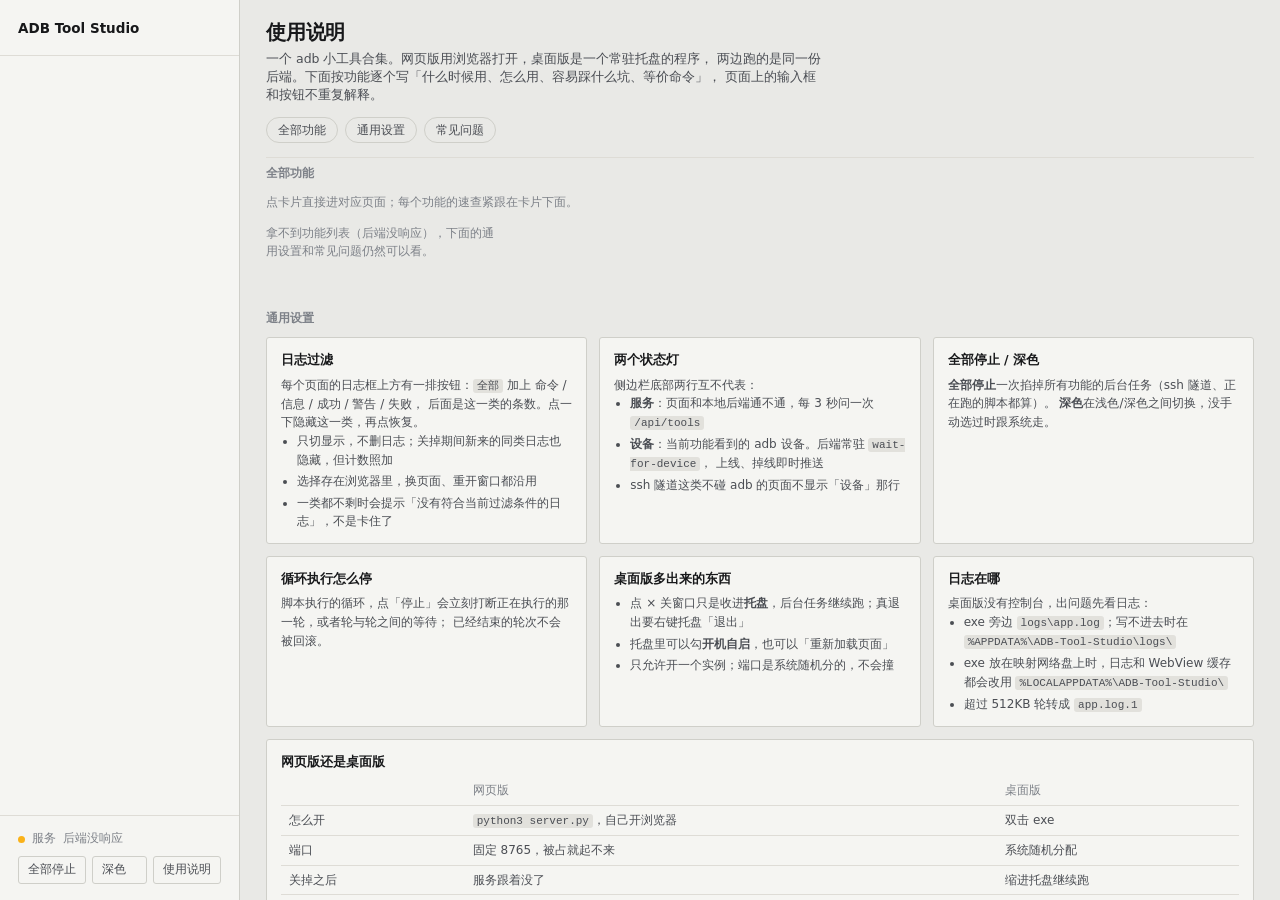
==== static/help.html @ b5fc4c4b "[feature][JIRA#][项目名][N]Add in-app help page and blue command lines [what]新增 /help 使用说明页：按功能给出「什么时候用" ====
<!doctype html>
<html lang="zh-CN" data-theme="">
<head>
<meta charset="utf-8">
<meta name="viewport" content="width=device-width, initial-scale=1">
<title>使用说明 · ADB Tool Studio</title>
<link rel="stylesheet" href="/static/style.css">
</head>
<body data-tool="help">

<div class="app">

  <aside class="sidebar" id="sidebar"></aside>

  <main class="main">

    <header class="nameplate">
      <div class="nameplate-top">
        <h1>使用说明</h1>
      </div>
      <p class="nameplate-desc">
        一个 adb 小工具合集。网页版用浏览器打开，桌面版是一个常驻托盘的程序，
        两边跑的是同一份后端。下面按功能逐个写「什么时候用、怎么用、容易踩什么坑、等价命令」，
        页面上的输入框和按钮不重复解释。
      </p>
      <nav class="help-toc" aria-label="本页目录">
        <a href="#features">全部功能</a>
        <a href="#common">通用设置</a>
        <a href="#faq">常见问题</a>
      </nav>
    </header>

    <div class="rule"></div>

    <div class="help-scroll">

      <section class="help-section" id="features">
        <h2 class="help-h2">全部功能</h2>
        <p class="help-note">点卡片直接进对应页面；每个功能的速查紧跟在卡片下面。</p>
        <div class="feature-grid" id="feature-grid"></div>
      </section>

      <div id="tool-docs"></div>

      <section class="help-section" id="common">
        <h2 class="help-h2">通用设置</h2>

        <div class="help-grid">

          <article class="help-card">
            <h3>日志过滤</h3>
            <p>每个页面的日志框上方有一排按钮：<code>全部</code> 加上 命令 / 信息 / 成功 / 警告 / 失败，
              后面是这一类的条数。点一下隐藏这一类，再点恢复。</p>
            <ul>
              <li>只切显示，不删日志；关掉期间新来的同类日志也隐藏，但计数照加</li>
              <li>选择存在浏览器里，换页面、重开窗口都沿用</li>
              <li>一类都不剩时会提示「没有符合当前过滤条件的日志」，不是卡住了</li>
            </ul>
          </article>

          <article class="help-card">
            <h3>两个状态灯</h3>
            <p>侧边栏底部两行互不代表：</p>
            <ul>
              <li><strong>服务</strong>：页面和本地后端通不通，每 3 秒问一次 <code>/api/tools</code></li>
              <li><strong>设备</strong>：当前功能看到的 adb 设备。后端常驻 <code>wait-for-device</code>，
                上线、掉线即时推送</li>
              <li>ssh 隧道这类不碰 adb 的页面不显示「设备」那行</li>
            </ul>
          </article>

          <article class="help-card">
            <h3>全部停止 / 深色</h3>
            <p><strong>全部停止</strong>一次掐掉所有功能的后台任务（ssh 隧道、正在跑的脚本都算）。
              <strong>深色</strong>在浅色/深色之间切换，没手动选过时跟系统走。</p>
          </article>

          <article class="help-card">
            <h3>循环执行怎么停</h3>
            <p>脚本执行的循环，点「停止」会立刻打断正在执行的那一轮，或者轮与轮之间的等待；
              已经结束的轮次不会被回滚。</p>
          </article>

          <article class="help-card">
            <h3>桌面版多出来的东西</h3>
            <ul>
              <li>点 × 关窗口只是收进<strong>托盘</strong>，后台任务继续跑；真退出要右键托盘「退出」</li>
              <li>托盘里可以勾<strong>开机自启</strong>，也可以「重新加载页面」</li>
              <li>只允许开一个实例；端口是系统随机分的，不会撞</li>
            </ul>
          </article>

          <article class="help-card">
            <h3>日志在哪</h3>
            <p>桌面版没有控制台，出问题先看日志：</p>
            <ul>
              <li>exe 旁边 <code>logs\app.log</code>；写不进去时在
                <code>%APPDATA%\ADB-Tool-Studio\logs\</code></li>
              <li>exe 放在映射网络盘上时，日志和 WebView 缓存都会改用
                <code>%LOCALAPPDATA%\ADB-Tool-Studio\</code></li>
              <li>超过 512KB 轮转成 <code>app.log.1</code></li>
            </ul>
          </article>

          <article class="help-card help-card-wide">
            <h3>网页版还是桌面版</h3>
            <table class="help-table">
              <thead>
                <tr><th></th><th>网页版</th><th>桌面版</th></tr>
              </thead>
              <tbody>
                <tr><td>怎么开</td><td><code>python3 server.py</code>，自己开浏览器</td><td>双击 exe</td></tr>
                <tr><td>端口</td><td>固定 8765，被占就起不来</td><td>系统随机分配</td></tr>
                <tr><td>关掉之后</td><td>服务跟着没了</td><td>缩进托盘继续跑</td></tr>
                <tr><td>开机自启</td><td>得自己写计划任务</td><td>托盘里勾一下</td></tr>
                <tr><td>同时开两个</td><td>可以，各跑各的</td><td>拦住，只留一个</td></tr>
              </tbody>
            </table>
            <p class="help-note">两个版本共用同一份后端和页面，功能完全一样。</p>
          </article>

        </div>
      </section>

      <section class="help-section" id="faq">
        <h2 class="help-h2">常见问题</h2>

        <details class="faq-item">
          <summary>设备一直出不来，或者显示「未授权」</summary>
          <div class="faq-body">
            <p>先在命令行敲一次 <code>adb devices</code>，看设备在不在、状态是不是 <code>device</code>。</p>
            <p>常见原因：手机上没打开 USB 调试；插上后手机弹的「允许调试」没点；多台设备同时接着，
              这里需要自己选序列号（不选时只有「恰好一台在线」才会自动选）。</p>
          </div>
        </details>

        <details class="faq-item">
          <summary>脚本一跑就报 <code>: not found</code></summary>
          <div class="faq-body">
            <p>导入时已经自动把 CRLF 换成 LF，所以多半不是换行符的问题，而是脚本里用了设备上没有的东西：
              板子上是 toybox 的 sh，没有 bash 语法（<code>[[ ]]</code>、数组、<code>source</code>），
              也没有常用的 GNU 工具。</p>
            <p>把脚本开头的 <code>#!/bin/bash</code> 改成 <code>#!/system/bin/sh</code>，或者先手动
              <code>adb shell sh 脚本</code> 跑一遍看报错。</p>
          </div>
        </details>

        <details class="faq-item">
          <summary>反向隧道报 remote port forwarding failed</summary>
          <div class="faq-body">
            <p>远程主机上的那个端口已经被别人占了（很常见：远端自己也有 adb server 在听 5037）。
              把「远程绑定端口」改一个值，然后在远程主机的 <code>~/.bashrc</code> 里加：</p>
            <p><code>export ANDROID_ADB_SERVER_PORT=&lt;新的远程绑定端口&gt;</code></p>
            <p>如果是勾了「绑定到 0.0.0.0」才失败，还要确认远端 sshd 开了 <code>GatewayPorts</code>。</p>
          </div>
        </details>

        <details class="faq-item">
          <summary>页面白屏 / 点什么都没反应</summary>
          <div class="faq-body">
            <p>页面每 10 秒给后端发一次心跳、JS 报错也会上报，这些都写进 <code>app.log</code>：
              「页面心跳中断」说明页面已经跑不动了，不是接口慢。</p>
            <p>桌面版在窗口重新显示、且心跳已经停超过 90 秒时会自动重新加载页面（合盖休眠、拔网线
              再回来都属于这种情况），托盘右键也能手动来一次。</p>
            <p>如果 exe 是从映射网络盘（比如 <code>Z:</code>）启动的，先把它拷到本机盘再运行 ——
              网络一断，WebView2 的缓存跟着掉，画面就会白掉。</p>
          </div>
        </details>

        <details class="faq-item">
          <summary>exe 被杀毒软件拦下 / 报毒</summary>
          <div class="faq-body">
            <p>PyInstaller 打出来的单文件 exe 被误报是常事。可以加白名单，或者用
              <code>build.bat dir</code> 打成文件夹模式，体积更小、启动更快、误报也少。</p>
          </div>
        </details>

      </section>

    </div>
  </main>
</div>

<script src="/static/common.js"></script>
<script src="/static/shell.js"></script>
<script src="/static/help.js"></script>
</body>
</html>
---- static/style.css ----
/* ADB Tool Studio
 *
 * 界面模型是「一块机架面板」，不是一堆卡片：
 *   侧边栏 = 两个通道的实时读数（灯 + 状态 + 时长）
 *   右侧   = 当前通道：铭牌 → 参数 | 日志
 *
 * 一条硬规则：颜色用来表示状态或类型，不用来装饰。链接、按钮、焦点框全走墨色，
 * 页面上主要的饱和色是指示灯；只有两处例外：强调色（链接、焦点、当前通道），
 * 和日志里命令行的蓝墨色（表示「这是一条命令」，不是状态）。
 *
 * 状态色固定，不随主题变；它们永远和文字一起出现，绝不只靠颜色表意。
 */

:root {
  color-scheme: light;

  /* 面板 / 凹槽 / 刻线 */
  --plane:      #e9e9e6;
  --surface:    #f5f5f2;
  --sunk:       #e2e1dc;
  --rule:       #cfcfc9;
  --rule-2:     #dedcd6;

  --ink:        #17181a;
  --ink-2:      #4b4e54;
  --ink-3:      #7d8188;

  --accent:      #4a45b8;
  --accent-wash: rgba(74, 69, 184, 0.10);

  /* 状态灯的填充色（图形，只需 3:1） */
  --good:     #0ca30c;
  --warning:  #fab219;
  --serious:  #ec835a;
  --critical: #d03b3b;

  /* 状态文字色（小字，需要 4.5:1，所以比灯更暗/更深一档） */
  --good-ink: #0a7a0a;
  --warn-ink: #8a5a00;
  --crit-ink: #b02828;

  /* 日志里命令行的颜色。和 --accent 分开：那边是链接和焦点，
   * 这里的对比度是单独按日志底色算的（浅色 5.8:1 / 深色 9.9:1）。 */
  --cmd-ink: #0550ae;

  --radius: 3px;
  --sidebar-w: 240px;

  --font: system-ui, -apple-system, "Segoe UI", "Noto Sans CJK SC",
          "Microsoft YaHei", sans-serif;
  --mono: ui-monospace, SFMono-Regular, Menlo, Consolas, "Courier New", monospace;
}

@media (prefers-color-scheme: dark) {
  :root:where(:not([data-theme="light"])) {
    color-scheme: dark;
    --plane:      #131417;
    --surface:    #1b1d21;
    --sunk:       #0e0f11;
    --rule:       #2a2d33;
    --rule-2:     #23262b;
    --ink:        #e8e9ea;
    --ink-2:      #a2a6ad;
    --ink-3:      #6c727b;
    --accent:      #6c6fd8;
    --accent-wash: rgba(108, 111, 216, 0.14);
    --good-ink: #4bd04b;
    --warn-ink: #f5c451;
    --crit-ink: #f0736f;
    --cmd-ink: #79c0ff;
  }
}

:root[data-theme="dark"] {
  color-scheme: dark;
  --plane:      #131417;
  --surface:    #1b1d21;
  --sunk:       #0e0f11;
  --rule:       #2a2d33;
  --rule-2:     #23262b;
  --ink:        #e8e9ea;
  --ink-2:      #a2a6ad;
  --ink-3:      #6c727b;
  --accent:      #6c6fd8;
  --accent-wash: rgba(108, 111, 216, 0.14);
  --good-ink: #4bd04b;
  --warn-ink: #f5c451;
  --crit-ink: #f0736f;
  --cmd-ink: #79c0ff;
}

/* ---------------------------------------------------------------- 基础 */

* { box-sizing: border-box; }
html, body { height: 100%; }

body {
  margin: 0;
  background: var(--plane);
  color: var(--ink);
  font-family: var(--font);
  font-size: 13px;
  line-height: 1.55;
  -webkit-font-smoothing: antialiased;
}

h1, h2, h3 { margin: 0; font-weight: 600; }

code, kbd, pre {
  font-family: var(--mono);
  font-size: 0.94em;
}
code {
  padding: 1px 4px;
  border-radius: var(--radius);
  background: var(--sunk);
  color: var(--ink-2);
}

a { color: var(--accent); text-underline-offset: 2px; }

:focus-visible { outline: 2px solid var(--accent); outline-offset: 2px; }

/* ---------------------------------------------------------------- 外壳 */

.app {
  display: grid;
  grid-template-columns: var(--sidebar-w) minmax(0, 1fr);
  height: 100vh;
  overflow: hidden;
}

/* ---------------------------------------------------------------- 侧边栏 */

.sidebar {
  display: flex;
  flex-direction: column;
  min-height: 0;
  background: var(--surface);
  border-right: 1px solid var(--rule);
}

.brand {
  padding: 18px 18px 16px;
  border-bottom: 1px solid var(--rule-2);
}
.brand-name {
  display: block;
  color: var(--ink);
  font-size: 13.5px;
  font-weight: 600;
  text-decoration: none;
  white-space: nowrap;
  overflow: hidden;
  text-overflow: ellipsis;
}

.chan-nav {
  display: flex;
  flex-direction: column;
  padding: 8px 0;
  overflow-y: auto;
  flex: 1;
  min-height: 0;
}

/* 一个通道 = 灯 + 名字 + 状态读数。整条可点，当前通道左侧有一道强调色。 */
.chan {
  display: flex;
  align-items: center;
  gap: 10px;
  padding: 10px 18px;
  color: var(--ink-2);
  text-decoration: none;
  border-left: 2px solid transparent;
  transition: background 0.12s ease;/*nolint*/
}
.chan:hover { background: var(--plane); }
.chan.is-active {
  background: var(--plane);
  border-left-color: var(--accent);
}
.chan.is-active .chan-name { color: var(--ink); }

.chan-body { display: flex; flex-direction: column; min-width: 0; }
.chan-name {
  font-size: 13px;
  font-weight: 500;
  color: var(--ink-2);
  white-space: nowrap;
  overflow: hidden;
  text-overflow: ellipsis;
}
.chan-meta {
  font-size: 11.5px;
  color: var(--ink-3);
  white-space: nowrap;
  overflow: hidden;
  text-overflow: ellipsis;
}
.chan-glyph { display: none; font-size: 15px; color: var(--ink-3); }

.sidebar-foot {
  display: flex;
  flex-direction: column;
  gap: 8px;
  padding: 14px 18px 16px;
  border-top: 1px solid var(--rule-2);
}

.conn {
  display: flex;
  align-items: center;
  gap: 7px;
  max-width: 100%;
  min-width: 0;
  font-size: 11.5px;
  color: var(--ink-3);
}
.conn[hidden] { display: none; }
.conn-label { flex: none; }
.conn-text {
  min-width: 0;
  white-space: nowrap;
  overflow: hidden;
  text-overflow: ellipsis;
}
.conn-dot {
  width: 7px; height: 7px; border-radius: 50%;
  background: var(--ink-3);
  flex: none;
}
#conn[data-state="open"] .conn-dot { background: var(--good); }
#conn[data-state="connecting"] .conn-dot,
#conn[data-state="retry"] .conn-dot { background: var(--warning); }
/* 设备行的灯跟着设备状态走：在线绿、待授权/离线黄、无设备灰 */
#dev-status[data-tone="ok"] .conn-dot { background: var(--good); }
#dev-status[data-tone="warn"] .conn-dot { background: var(--warning); }

.sidebar-actions { display: flex; gap: 6px; }
.sidebar-actions .btn { flex: 1; }

/* ---------------------------------------------------------------- 指示灯 */

.lamp {
  width: 9px; height: 9px;
  border-radius: 50%;
  background: var(--ink-3);
  flex: none;
}
.lamp[data-tone="running"] {
  background: var(--good);
  box-shadow: 0 0 0 3px rgba(12, 163, 12, 0.14);
}
.lamp[data-tone="warn"] { background: var(--warning); }
.lamp[data-tone="error"] { background: var(--critical); }
.lamp[data-tone="ok"] { background: var(--good); }

/* ---------------------------------------------------------------- 主区 */

.main {
  display: flex;
  flex-direction: column;
  min-width: 0;
  min-height: 0;
  overflow: hidden;
}

/* 铭牌：名字 + 状态 + 一行读数 + 操作 */
.nameplate { padding: 20px 26px 14px; }

.nameplate-top {
  display: flex;
  align-items: center;
  gap: 12px;
  flex-wrap: wrap;
}

.nameplate h1 {
  font-size: 20px;
  line-height: 1.2;
  letter-spacing: -0.01em;
}

.uptime {
  font-family: var(--mono);
  font-size: 12px;
  color: var(--ink-3);
  font-variant-numeric: tabular-nums;
}

/* 标题下面的一句话功能说明，由 shell.js 从 /api/tools 填进来 */
.nameplate-desc {
  max-width: 70ch;
  min-height: 1.45em;   /* 接口回来之前先占住一行，免得整块往下跳 */
  margin-top: 6px;
  font-size: 12.5px;
  line-height: 1.45;
  color: var(--ink-2);
}

.readout {
  display: flex;
  flex-wrap: wrap;
  gap: 3px 22px;
  margin-top: 10px;
}
.ro { display: inline-flex; align-items: baseline; gap: 6px; }
.ro-k { font-size: 11.5px; color: var(--ink-3); }
.ro-v {
  font-family: var(--mono);
  font-size: 12.5px;
  color: var(--ink-2);
  font-variant-numeric: tabular-nums;
  overflow-wrap: anywhere;
}
.ro-note { font-size: 11.5px; color: var(--ink-3); }
.ro-note:empty { display: none; }

.ro[data-tone="warning"] .ro-v { color: var(--warn-ink); }
.ro[data-tone="critical"] .ro-v { color: var(--crit-ink); font-weight: 600; }

.actions { display: flex; gap: 8px; flex-wrap: wrap; margin-top: 14px; }

/* 刻线：分区靠一条线，不靠一张卡片 */
.rule {
  height: 1px;
  background: var(--rule-2);
  margin: 0 26px;
}

/* ---------------------------------------------------------------- 工作区 */

.workspace {
  display: grid;
  grid-template-columns: 340px minmax(0, 1fr);
  gap: 26px;
  padding: 16px 26px 22px;
  flex: 1;
  min-height: 0;
}

.pane { min-width: 0; min-height: 0; }
.pane-params { overflow-y: auto; }
.pane-log { display: flex; flex-direction: column; }

.pane-title {
  font-size: 12px;
  font-weight: 600;
  color: var(--ink-3);
  margin: 0 0 10px;
}
.pane-head .pane-title { margin-bottom: 0; }
/* 参数区里第二个区块（设备）跟上面隔开 */
.pane-params > * + .pane-head { margin-top: 26px; }

/* ---------------------------------------------------------------- 按钮 */

.btn {
  appearance: none;
  font: inherit;
  font-size: 12.5px;
  font-weight: 500;
  padding: 7px 13px;
  border-radius: var(--radius);
  border: 1px solid var(--rule);
  background: var(--surface);
  color: var(--ink);
  cursor: pointer;
  text-decoration: none;
  display: inline-flex;
  align-items: center;
  gap: 6px;
  white-space: nowrap;
  transition: background 0.12s ease, border-color 0.12s ease, opacity 0.12s ease;
}
.btn:hover:not(:disabled) { background: var(--rule-2); }
.btn:disabled { opacity: 0.4; cursor: not-allowed; }

/* 主按钮是实心墨色 —— 像面板上亮起来的那个，而不是一块蓝色链接 */
.btn.primary {
  background: var(--ink);
  border-color: var(--ink);
  color: var(--plane);
}
.btn.primary:hover:not(:disabled) { background: var(--ink); opacity: 0.88; }

.btn.danger { color: var(--crit-ink); border-color: rgba(208, 59, 59, 0.5); }
.btn.danger:hover:not(:disabled) { background: rgba(208, 59, 59, 0.10); }

.btn.ghost { background: transparent; border-color: var(--rule); color: var(--ink-2); }
.btn.ghost:hover:not(:disabled) { background: var(--rule-2); }

.btn.small { padding: 4px 9px; font-size: 11.5px; }

/* ---------------------------------------------------------------- 徽标 */

.badge {
  display: inline-flex;
  align-items: center;
  gap: 7px;
  font-size: 12.5px;
  font-weight: 500;
  color: var(--ink-2);
  white-space: nowrap;
}
.badge-icon {
  width: 9px; height: 9px;
  border-radius: 50%;
  background: var(--ink-3);
  font-size: 0;            /* 字形不显示，只留这个圆 */
  overflow: hidden;
  flex: none;
}
.badge[data-tone="running"] .badge-icon { background: var(--good); box-shadow: 0 0 0 3px rgba(12, 163, 12, 0.14); }
.badge[data-tone="warn"]    .badge-icon { background: var(--warning); }
.badge[data-tone="error"]   .badge-icon { background: var(--critical); }

/* ---------------------------------------------------------------- 表单 */

.config-grid {
  display: grid;
  grid-template-columns: 1fr;
  gap: 12px;
}
.span-2 { grid-column: 1 / -1; }

.field { display: flex; flex-direction: column; gap: 4px; min-width: 0; }

/* 下拉框右边跟一个动作按钮（刷新设备） */
.field-inline { display: flex; align-items: center; gap: 6px; }
.field-inline select { flex: 1; min-width: 0; }
.field-inline .btn { flex: none; }
.field-label { font-size: 11.5px; color: var(--ink-2); }

input[type="text"], input[type="number"], select {
  font: inherit;
  font-size: 12.5px;
  color: var(--ink);
  background: var(--surface);
  border: 1px solid var(--rule);
  border-radius: var(--radius);
  padding: 6px 9px;
  min-width: 0;
}
input[type="text"], input[type="number"] {
  font-family: var(--mono);
  font-variant-numeric: tabular-nums;
}
input:focus-visible, select:focus-visible {
  outline: 2px solid var(--accent);
  outline-offset: 1px;
  border-color: var(--accent);
}

.loop-row { display: flex; align-items: center; flex-wrap: wrap; gap: 6px 12px; }
.loop-row input[type="number"] { width: 82px; }
.loop-opt { display: inline-flex; align-items: center; gap: 6px; }
/* 没勾「循环执行」时整组设置直接收起来，勾上才展开 */
.loop-row.is-off, .loop-hint.is-off { display: none; }

.checks { display: flex; flex-direction: column; gap: 7px; }
.check {
  display: inline-flex;
  align-items: center;
  gap: 7px;
  font-size: 12.5px;
  color: var(--ink-2);
  cursor: pointer;
}
.check.small { font-size: 11.5px; color: var(--ink-3); }
.check input { accent-color: var(--accent); width: 14px; height: 14px; flex: none; }
.check code { background: transparent; padding: 0; color: var(--ink-3); }

.form-actions { display: flex; align-items: center; gap: 10px; flex-wrap: wrap; }
.form-status { font-size: 11.5px; color: var(--good-ink); }
.form-status[data-tone="error"] { color: var(--crit-ink); }

/* ---------------------------------------------------------------- 命令行 */

.cmdbar {
  display: flex;
  align-items: flex-start;
  gap: 10px;
  padding: 0 26px 16px;
}
.cmdbox {
  flex: 1;
  min-width: 0;
  margin: 0;
  padding: 9px 11px;
  background: var(--sunk);
  border: 1px solid var(--rule-2);
  border-radius: var(--radius);
  font-family: var(--mono);
  font-size: 12px;
  line-height: 1.6;
  color: var(--ink-2);
  white-space: pre-wrap;
  overflow-wrap: anywhere;
  overflow-x: auto;
}
.cmd-warn {
  margin: -8px 26px 14px;
  font-size: 11.5px;
  color: var(--warn-ink);
}

/* ---------------------------------------------------------------- 设备 */

.devices { list-style: none; margin: 0; padding: 0; }

.dev {
  display: flex;
  align-items: center;
  gap: 8px;
  padding: 7px 0;
  border-bottom: 1px solid var(--rule-2);
  font-size: 12.5px;
}
.dev:last-child { border-bottom: 0; }
.dev-serial { font-family: var(--mono); color: var(--ink); }
.dev-state { font-size: 11.5px; color: var(--ink-3); }
.dev-model { margin-left: auto; color: var(--ink-3); }
.dev-empty { padding: 7px 0; font-size: 12px; color: var(--ink-3); }

/* ---------------------------------------------------------------- 列表条目 */

/* 一行条目 = 名字 + 一行小字 (+ 右边动作)。整行可点，选中项左侧一道强调色。
   脚本库和镜像预设库共用这套样式。 */
.scripts {
  list-style: none;
  margin: 0;
  padding: 0;
  border-radius: var(--radius);
}

.script {
  display: grid;
  grid-template-columns: minmax(0, 1fr) auto;
  grid-template-areas:
    "name ops"
    "meta ops";
  align-items: center;
  gap: 2px 10px;
  padding: 8px 10px;
  border-left: 2px solid transparent;
  border-bottom: 1px solid var(--rule-2);
  cursor: pointer;
}
.script:last-child { border-bottom: 0; }
.script:hover { background: var(--surface); }
.script.is-selected {
  background: var(--surface);
  border-left-color: var(--accent);
}

.script-name {
  grid-area: name;
  font-family: var(--mono);
  font-size: 12.5px;
  color: var(--ink);
  overflow: hidden;
  text-overflow: ellipsis;
  white-space: nowrap;
}
.script-meta {
  grid-area: meta;
  font-size: 11.5px;
  color: var(--ink-3);
  overflow: hidden;
  text-overflow: ellipsis;
  white-space: nowrap;
}
.script-ops { grid-area: ops; display: flex; gap: 4px; }

/* 执行中的那个在名字后面挂一句，光靠左边的强调色不够显眼 */
.script.is-running .script-name::after {
  content: " 执行中";
  font-family: var(--font);
  font-size: 11.5px;
  color: var(--good-ink);
}

.script-rename {
  grid-area: name;
  padding: 3px 6px;
  font-size: 12.5px;
}

/* 拖放落点：虚线框比整块变色更收敛 */
/* 脚本库的拖放区：填满下方剩余高度，整个区域都能接文件 */
.pane-scripts {
  display: flex;
  flex-direction: column;
}
.script-drop {
  flex: 1 0 auto;
  min-height: 180px;
  padding: 8px 10px;
  border: 1px dashed var(--rule);
  border-radius: var(--radius);
  transition: border-color .12s, background-color .12s;
}
.script-drop.is-drop {
  border-color: var(--accent);
  background: var(--accent-wash);
}

/* 脚本参数：跟着选中脚本存，没选中脚本时禁用 */
.script-args input:disabled { opacity: 0.55; cursor: not-allowed; }

.hint {
  margin: 8px 0 0;
  font-size: 11.5px;
  color: var(--ink-3);
  line-height: 1.5;
}

/* 预设库的条目在执行中换个说法，别显示成「脚本执行」的「执行中」 */
.scripts[data-kind="preset"] .script.is-running .script-name::after {
  content: " 烧写中";
}

/* 列表标题行里的状态字：靠右挤在按钮旁边 */
#script-status, #preset-status, #file-status { margin-left: auto; }

/* 字段下方的说明文字，出错时变红 */
.hint[data-tone="error"] { color: var(--crit-ink); }

/* ---------------------------------------------------------------- 镜像行 */

/* 一个预设可以有多个镜像；每个镜像一行，目标可以在同一行写多个 */
.image-rows {
  list-style: none;
  margin: 0;
  padding: 0;
  display: flex;
  flex-direction: column;
  gap: 8px;
}
.image-row {
  display: flex;
  flex-direction: column;
  gap: 6px;
  padding: 8px;
  border: 1px solid var(--rule-2);
  border-radius: var(--radius);
  background: var(--sunk);
}
.image-row-line { display: flex; align-items: center; gap: 6px; }
.image-row-line input { flex: 1; min-width: 0; }
.image-row-line .btn { flex: none; }
.image-row .hint { margin: 0; }

.image-rows-actions {
  display: flex;
  align-items: flex-start;
  gap: 10px;
  flex-wrap: wrap;
}
.image-rows-actions .hint { flex: 1; min-width: 200px; margin: 2px 0 0; }

/* ---------------------------------------------------------------- 推送文件 */

/* 拖放区固定高度：文件多了在框里滚，不把下面的推送目录顶出视野。
   边框是虚线，和脚本库的拖放区用同一种语汇。 */
.push-drop {
  display: flex;
  flex-direction: column;
  gap: 2px;
  height: 200px;
  padding: 6px 10px;
  border: 1px dashed var(--rule);
  border-radius: var(--radius);
  overflow-y: auto;
  transition: border-color .12s, background-color .12s;
}
.push-drop.is-drop {
  border-color: var(--accent);
  background: var(--accent-wash);
}

.push-files { list-style: none; margin: 0; padding: 0; }
/* 这里的行只用来展示和删，不提供“选中”，别让悬停像能点 */
.push-files .script { cursor: default; }
.push-files .script:hover { background: transparent; }

/* 文件少的时候把说明沉到框底，别顶着列表 */
.push-drop > .hint { margin-top: auto; }

/* 推送目录字段和保存按钮不在一个 form 网格里，自己留出间距 */
.pane-push > .form-actions { margin-top: 14px; }

/* 常用目录：点一下填进输入框，还是要按保存才生效 */
.push-chips { display: flex; flex-wrap: wrap; gap: 6px; }
.push-chips .btn { font-family: var(--mono); }

/* 目录不是绝对路径时描红，和下面的提示文字一起看 */
input[data-tone="error"] { border-color: var(--critical); }

/* ---------------------------------------------------------------- 确认条 */

/* 写分区不可撤回：点「执行」只上膛，这里才是扣扳机的地方。
   用红色描边而不是铺满红底 —— 警示但不抢整页的注意力。 */
.confirm {
  margin-top: 14px;
  padding: 12px 14px;
  border: 1px solid rgba(208, 59, 59, 0.5);
  border-radius: var(--radius);
  background: rgba(208, 59, 59, 0.06);
}
.confirm[hidden] { display: none; }

.confirm-text {
  margin: 0 0 4px;
  font-size: 12.5px;
  color: var(--ink);
  line-height: 1.6;
}
.confirm-text code { background: transparent; padding: 0; color: var(--ink); }

/* 确认条里的「镜像 → 分区」清单 */
.confirm-list {
  margin: 6px 0;
  padding-left: 18px;
  font-size: 12px;
  color: var(--ink-2);
  line-height: 1.6;
}
.confirm-note {
  margin: 0 0 10px;
  font-size: 11.5px;
  color: var(--crit-ink);
}
.confirm-actions { display: flex; gap: 8px; }

/* ---------------------------------------------------------------- 镜像浏览器 */

.picker {
  position: fixed;
  inset: 0;
  z-index: 50;
  display: flex;
  align-items: center;
  justify-content: center;
  padding: 24px;
  background: rgba(0, 0, 0, 0.42);
}
.picker[hidden] { display: none; }

.picker-panel {
  display: flex;
  flex-direction: column;
  width: min(760px, 100%);
  max-height: 82vh;
  padding: 16px 18px 18px;
  background: var(--surface);
  border: 1px solid var(--rule);
  border-radius: var(--radius);
  box-shadow: 0 18px 50px rgba(0, 0, 0, 0.28);
}

.picker-tools {
  display: flex;
  align-items: center;
  gap: 8px;
  flex-wrap: wrap;
  margin: 10px 0 8px;
}
.picker-tools .check { margin-left: auto; }

/* 路径本身可编辑：粘一条路径回车就能跳过去，也解决了 Windows 换盘符 */
.picker-path {
  width: 100%;
  margin-bottom: 6px;
  font-family: var(--mono);
  font-size: 12px;
  background: var(--sunk);
}

.picker-error {
  min-height: 1.4em;
  font-size: 11.5px;
  color: var(--crit-ink);
}

.picker-list {
  list-style: none;
  margin: 0;
  padding: 0;
  flex: 1;
  min-height: 160px;
  max-height: 52vh;
  overflow-y: auto;
  border-top: 1px solid var(--rule-2);
}

.picker-item {
  display: flex;
  align-items: baseline;
  gap: 10px;
  width: 100%;
  padding: 7px 8px;
  border: 0;
  border-bottom: 1px solid var(--rule-2);
  background: transparent;
  font: inherit;
  font-size: 12.5px;
  color: var(--ink);
  text-align: left;
  cursor: pointer;
}
.picker-item:hover { background: var(--plane); }
.picker-item:focus-visible { outline-offset: -2px; }

.picker-name {
  min-width: 0;
  overflow: hidden;
  text-overflow: ellipsis;
  white-space: nowrap;
}
/* 目录前面挂个箭头，一眼分清能进去的还是能选的 */
.picker-item[data-kind="dir"] .picker-name::before {
  content: "▸ ";
  color: var(--ink-3);
}
.picker-size {
  margin-left: auto;
  flex: none;
  font-family: var(--mono);
  font-size: 11.5px;
  color: var(--ink-3);
}
.picker-empty {
  padding: 10px 8px;
  font-size: 12px;
  color: var(--ink-3);
}
.picker-actions { display: flex; gap: 8px; margin-top: 12px; }

/* 隧道页的「服务端环境变量」提醒，复用上面的遮罩，面板窄一点 */
.env-panel { width: min(560px, 100%); }
.env-command {
  display: flex;
  align-items: center;
  gap: 10px;
  flex-wrap: wrap;
  margin: 12px 0;
  padding: 10px 12px;
  background: var(--sunk);
  border: 1px solid var(--rule-2);
  border-radius: var(--radius);
}
.env-command code {
  flex: 1;
  min-width: 0;
  padding: 0;
  background: transparent;
  font-family: var(--mono);
  font-size: 13px;
  word-break: break-all;
}
.env-panel .check { margin: 4px 0 14px; }

/* ---------------------------------------------------------------- 日志 */

/* 一个区块的小标题行：左边标题，右边动作 */
.pane-head {
  display: flex;
  align-items: center;
  justify-content: space-between;
  gap: 12px;
  flex-wrap: wrap;
  margin-bottom: 10px;
}
.pane-head .pane-title { margin: 0; }
.pane-tools { display: flex; align-items: center; gap: 10px; }

.log {
  flex: 1;
  min-height: 0;
  overflow-y: auto;
  background: var(--sunk);
  border: 1px solid var(--rule-2);
  border-radius: var(--radius);
  padding: 10px 12px;
  font-family: var(--mono);
  font-size: 12px;
  line-height: 1.7;
  scrollbar-width: thin;
  scrollbar-color: var(--rule) transparent;
}

.line {
  display: flex;
  gap: 10px;
  border-left: 2px solid transparent;
  padding-left: 8px;
}
.line .ts {
  color: var(--ink-3);
  font-variant-numeric: tabular-nums;
  flex: none;
}
.line .tag {
  flex: none;
  width: 34px;
  color: var(--ink-3);
}
.line .msg {
  color: var(--ink-2);
  white-space: pre-wrap;
  overflow-wrap: anywhere;
  min-width: 0;
}

.line[data-level="ok"]   .tag { color: var(--good-ink); }
.line[data-level="warn"] .tag { color: var(--warn-ink); }
.line[data-level="err"]  .tag { color: var(--crit-ink); }

/* 命令行走蓝墨色 —— 终端里「这是要执行的命令」一直是这个约定。
 * 它表达的是类型不是状态，所以不占状态色；日志里也没有链接，不会和 --accent 打架。 */
.line[data-level="cmd"] .tag,
.line[data-level="cmd"] .msg { color: var(--cmd-ink); }

/* 只有出问题的行才加左侧色条 —— 平时保持安静 */
.line[data-level="warn"] { border-left-color: var(--warning); }
.line[data-level="err"]  { border-left-color: var(--critical); }
.line[data-level="ok"]   .msg { color: var(--ink); }
.line[data-level="err"]  .msg { color: var(--ink); font-weight: 500; }

/* 日志类型过滤。chip 表达的是「显示 / 隐藏」，不是状态，所以不占用状态色；
 * 开着的是实线 + 凹陷底色，关掉的是虚线 + 更淡的墨色。 */
.log-filters {
  display: flex;
  align-items: center;
  flex-wrap: wrap;
  gap: 6px;
  margin-bottom: 8px;
}
.log-chip {
  display: inline-flex;
  align-items: baseline;
  gap: 6px;
  padding: 2px 9px;
  border: 1px dashed var(--rule);
  border-radius: 999px;
  background: transparent;
  color: var(--ink-3);
  font-family: var(--font);
  font-size: 12px;
  line-height: 1.7;
  cursor: pointer;
}
.log-chip:hover { color: var(--ink-2); border-color: var(--ink-3); }
.log-chip:focus-visible { outline: 2px solid var(--accent); outline-offset: 1px; }
.log-chip .n { font-variant-numeric: tabular-nums; font-size: 11px; }
.log-chip[aria-pressed="true"] {
  border-style: solid;
  background: var(--surface);
  color: var(--ink);
}
.log-chip[aria-pressed="true"] .n { color: var(--ink-2); }
.log-filters .sep {
  width: 1px;
  height: 16px;
  margin: 0 2px;
  background: var(--rule);
}

.line.is-hidden { display: none; }
.log-hint { padding: 2px 8px; color: var(--ink-3); }

/* ---------------------------------------------------------------- 使用说明 */

/* 说明页只有一个滚动区，正文不进 .workspace 的两栏栅格 */
.help-scroll {
  flex: 1;
  min-height: 0;
  overflow-y: auto;
  padding: 6px 26px 44px;
}

.help-toc { display: flex; flex-wrap: wrap; gap: 7px; margin-top: 12px; }
.help-toc a {
  padding: 3px 11px;
  border: 1px solid var(--rule);
  border-radius: 999px;
  font-size: 12px;
  color: var(--ink-2);
  text-decoration: none;
}
.help-toc a:hover { background: var(--rule-2); color: var(--ink); }

/* 中间隔着 #tool-docs，所以不能只写 .help-section + .help-section */
.help-scroll > * + .help-section { margin-top: 36px; }

.help-h2 {
  font-size: 12px;
  font-weight: 600;
  color: var(--ink-3);
  margin-bottom: 10px;
}

.help-note { margin: 0 0 12px; font-size: 12px; color: var(--ink-3); }

/* 功能卡片：一行放得下几个就放几个，窄了自动换行 */
.feature-grid {
  display: grid;
  grid-template-columns: repeat(auto-fill, minmax(200px, 1fr));
  gap: 10px;
}
.feature-card {
  display: flex;
  flex-direction: column;
  gap: 5px;
  padding: 12px 14px;
  border: 1px solid var(--rule);
  border-radius: var(--radius);
  background: var(--surface);
  color: inherit;
  text-decoration: none;
}
.feature-card:hover { border-color: var(--ink-3); background: var(--plane); }
.fc-top { display: flex; align-items: center; gap: 8px; }
.fc-icon { font-size: 15px; color: var(--ink-3); }
.fc-name { font-size: 13px; font-weight: 500; color: var(--ink); }
.fc-desc { font-size: 11.5px; line-height: 1.45; color: var(--ink-2); }

/* 每个功能的速查：左边一列固定的小标题，右边是内容 */
.tool-doc { margin-top: 30px; }
.tool-doc-head { display: flex; align-items: center; gap: 10px; }
.tool-doc-head h3 { font-size: 15px; }
.doc-open { margin-left: auto; }

.doc-row { display: flex; gap: 14px; margin-top: 9px; }
.doc-key {
  flex: none;
  width: 72px;
  padding-top: 1px;
  font-size: 11.5px;
  color: var(--ink-3);
}
.doc-body { min-width: 0; margin: 0; font-size: 12.5px; line-height: 1.6; color: var(--ink-2); }
.doc-list { padding-left: 18px; }
.doc-list li + li { margin-top: 3px; }

/* 踩坑用黄三角打头，不用红 —— 红色留给真正会出事的操作 */
.doc-warn { list-style: none; padding-left: 0; }
.doc-warn li { position: relative; padding-left: 19px; }
.doc-warn li::before {
  content: '⚠';
  position: absolute;
  left: 0;
  color: var(--warn-ink);
}

.doc-cmd {
  margin: 0;
  padding: 8px 10px;
  border: 1px solid var(--rule);
  border-radius: var(--radius);
  background: var(--sunk);
  font-size: 11.5px;
  line-height: 1.6;
  color: var(--ink-2);
  white-space: pre;
  overflow-x: auto;
}

/* 通用设置：小卡片网格 */
.help-grid {
  display: grid;
  grid-template-columns: repeat(auto-fill, minmax(268px, 1fr));
  gap: 12px;
}
.help-card {
  padding: 12px 14px;
  border: 1px solid var(--rule);
  border-radius: var(--radius);
  background: var(--surface);
}
.help-card-wide { grid-column: 1 / -1; }
.help-card h3 { font-size: 12.5px; margin-bottom: 6px; color: var(--ink); }
.help-card p, .help-card li { font-size: 12px; line-height: 1.55; color: var(--ink-2); }
.help-card p { margin: 0; }
.help-card ul { margin: 0; padding-left: 16px; }
.help-card li + li { margin-top: 3px; }
.help-card code { font-size: 11px; }
.help-card .help-note { margin-top: 8px; }

.help-table { width: 100%; border-collapse: collapse; font-size: 12px; }
.help-table th, .help-table td {
  padding: 5px 8px;
  text-align: left;
  border-bottom: 1px solid var(--rule-2);
}
.help-table th { font-size: 11.5px; font-weight: 500; color: var(--ink-3); }
.help-table td { color: var(--ink-2); }
.help-table tr:last-child td { border-bottom: none; }

/* 常见问题：原生的折叠面板，不用自己写交互 */
.faq-item {
  border: 1px solid var(--rule);
  border-radius: var(--radius);
  background: var(--surface);
}
.faq-item + .faq-item { margin-top: 8px; }
.faq-item summary {
  padding: 9px 13px;
  font-size: 12.5px;
  color: var(--ink);
  cursor: pointer;
}
.faq-item[open] summary { border-bottom: 1px solid var(--rule-2); }
.faq-body { padding: 9px 13px 11px; font-size: 12.5px; line-height: 1.6; color: var(--ink-2); }
.faq-body p { margin: 0 0 6px; }
.faq-body p:last-child { margin-bottom: 0; }

/* ---------------------------------------------------------------- 窄窗口 */

/* 侧边栏收成图标条：只留灯 + 一个字形，名称走 title */
@media (max-width: 1000px) {
  .app { grid-template-columns: 64px minmax(0, 1fr); }
  .brand { padding: 16px 0; text-align: center; }
  .brand-name { display: none; }
  /* 图标条里露出一个缩写当锚点，不然左上角是块空白 */
  .brand::after {
    content: 'ADB';
    font-size: 9.5px;
    font-weight: 600;
    letter-spacing: 0.08em;
    color: var(--ink-3);
  }
  .chan {
    flex-direction: column;
    gap: 6px;
    padding: 12px 0;
    border-left-width: 2px;
  }
  .chan-body { display: none; }
  .chan-glyph { display: block; }
  .sidebar-foot { padding: 12px 8px; align-items: center; }
  .conn { justify-content: center; max-width: none; }
  .conn-label, .conn-text { display: none; }
  .sidebar-actions { flex-direction: column; width: 100%; }
  .sidebar-actions .btn { padding: 7px 0; justify-content: center; font-size: 11px; }
  /* 图标条里放不下四个字，换成字形；完整说法留在 aria-label / title 上 */
  #stop-all, #theme, #help { font-size: 0; }
  #stop-all::after, #theme::after, #help::after { font-size: 12px; line-height: 1; }
  #stop-all::after { content: '■'; }
  #theme::after { content: '◐'; }
  #help::after { content: '?'; }
  .help-scroll { padding-left: 18px; padding-right: 18px; }
  .workspace { grid-template-columns: 300px minmax(0, 1fr); gap: 20px; padding: 16px 18px 20px; }
  .nameplate, .cmdbar { padding-left: 18px; padding-right: 18px; }
  .rule { margin: 0 18px; }
  .cmd-warn { margin-left: 18px; margin-right: 18px; }
}

/* 再窄就上下堆：参数在上，日志在下 */
@media (max-width: 760px) {
  .workspace { grid-template-columns: 1fr; overflow-y: auto; }
  .pane-params { overflow: visible; }
  .pane-log { min-height: 340px; }
  .line .tag { width: auto; }
  /* 速查的左栏竖过来，不然一行里塞不下 */
  .doc-row { flex-direction: column; gap: 2px; }
  .doc-key { width: auto; }
}

@media (prefers-reduced-motion: reduce) {
  *, *::before, *::after {
    transition: none !important;
    animation: none !important;
    scroll-behavior: auto !important;
  }
}
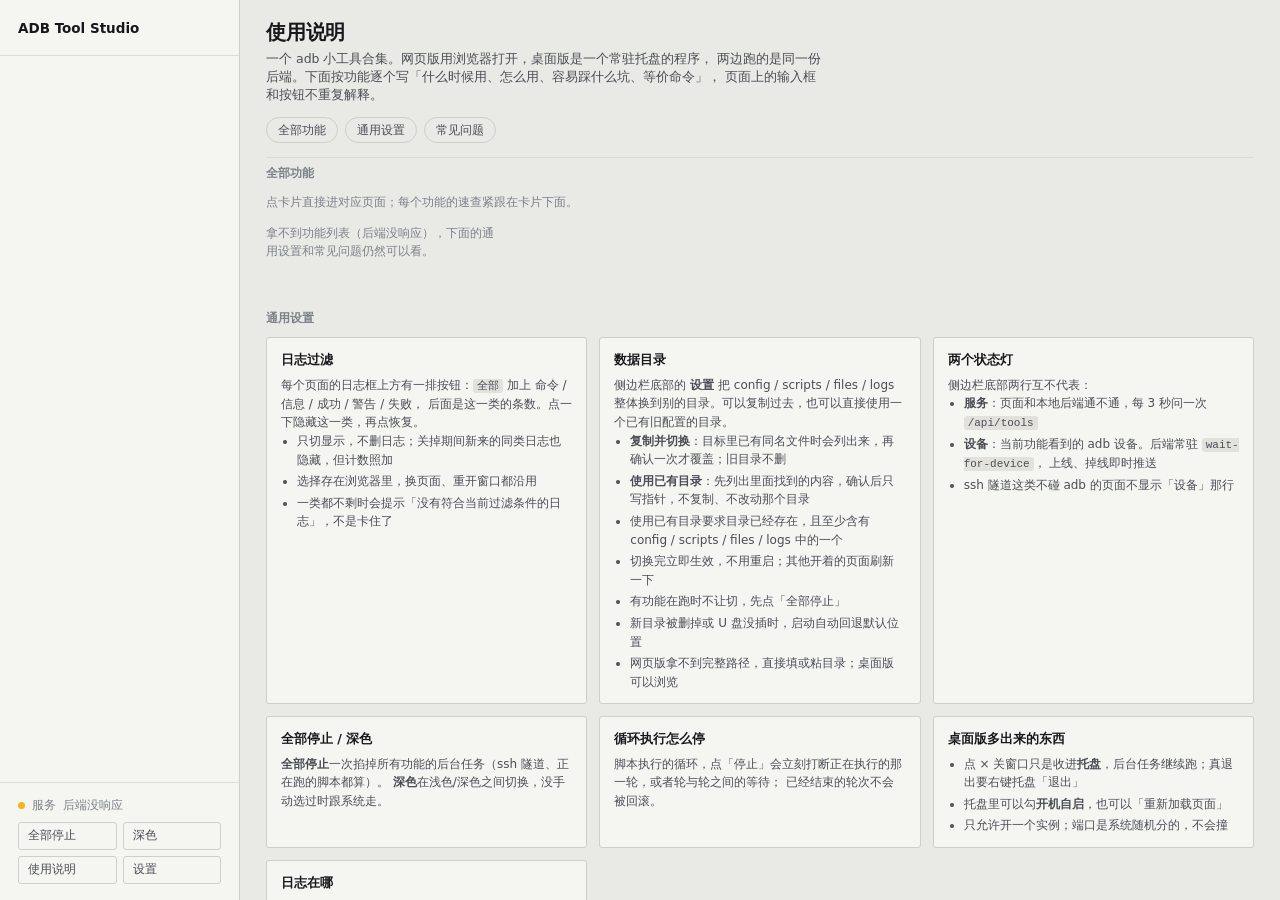
==== commit 45ad61fc: "[feature][JIRA#][项目名][N]Add data directory settings page [what]新增设置页，可将 config/scripts/files/logs 整体" ====
--- a/static/help.html
+++ b/static/help.html
@@ -59,6 +59,21 @@
           </article>
 
           <article class="help-card">
+            <h3>数据目录</h3>
+            <p>侧边栏底部的 <strong>设置</strong> 把 config / scripts / files / logs
+              整体换到别的目录。可以复制过去，也可以直接使用一个已有旧配置的目录。</p>
+            <ul>
+              <li><strong>复制并切换</strong>：目标里已有同名文件时会列出来，再确认一次才覆盖；旧目录不删</li>
+              <li><strong>使用已有目录</strong>：先列出里面找到的内容，确认后只写指针，不复制、不改动那个目录</li>
+              <li>使用已有目录要求目录已经存在，且至少含有 config / scripts / files / logs 中的一个</li>
+              <li>切换完立即生效，不用重启；其他开着的页面刷新一下</li>
+              <li>有功能在跑时不让切，先点「全部停止」</li>
+              <li>新目录被删掉或 U 盘没插时，启动自动回退默认位置</li>
+              <li>网页版拿不到完整路径，直接填或粘目录；桌面版可以浏览</li>
+            </ul>
+          </article>
+
+          <article class="help-card">
             <h3>两个状态灯</h3>
             <p>侧边栏底部两行互不代表：</p>
             <ul>
@@ -177,6 +192,10 @@
 
       </section>
 
+      <footer class="help-footer">
+        作者：<a href="mailto:zhangshijin@cviauto.com">zhangshijin@cviauto.com</a>
+      </footer>
+
     </div>
   </main>
 </div>
--- a/static/style.css
+++ b/static/style.css
@@ -237,8 +237,9 @@
 #dev-status[data-tone="ok"] .conn-dot { background: var(--good); }
 #dev-status[data-tone="warn"] .conn-dot { background: var(--warning); }
 
-.sidebar-actions { display: flex; gap: 6px; }
-.sidebar-actions .btn { flex: 1; }
+/* 四个入口（全部停止 / 深色 / 使用说明 / 设置）排两行，不然 240px 放不下 */
+.sidebar-actions { display: flex; flex-wrap: wrap; gap: 6px; }
+.sidebar-actions .btn { flex: 1 1 calc(50% - 3px); }
 
 /* ---------------------------------------------------------------- 指示灯 */
 
@@ -351,8 +352,8 @@
   margin: 0 0 10px;
 }
 .pane-head .pane-title { margin-bottom: 0; }
-/* 参数区里第二个区块（设备）跟上面隔开 */
-.pane-params > * + .pane-head { margin-top: 26px; }
+/* 参数区里相邻的两个区块之间隔开 */
+.pane-params > .group + .group { margin-top: 26px; }
 
 /* ---------------------------------------------------------------- 按钮 */
 
@@ -621,6 +622,9 @@
 .scripts[data-kind="preset"] .script.is-running .script-name::after {
   content: " 烧写中";
 }
+.scripts[data-kind="push-preset"] .script.is-running .script-name::after {
+  content: " 推送中";
+}
 
 /* 列表标题行里的状态字：靠右挤在按钮旁边 */
 #script-status, #preset-status, #file-status { margin-left: auto; }
@@ -689,8 +693,118 @@
 /* 文件少的时候把说明沉到框底，别顶着列表 */
 .push-drop > .hint { margin-top: auto; }
 
-/* 推送目录字段和保存按钮不在一个 form 网格里，自己留出间距 */
-.pane-push > .form-actions { margin-top: 14px; }
+/* 预设的拖放区：文件少时也留出一大块好放的地方，多了长到 320px 再滚 */
+.preset-drop { height: auto; min-height: 200px; max-height: 320px; }
+
+/* ---------------------------------------------------------------- 推送内容 */
+
+/* 两种来源的切换：文字标签 + 一条下划线，比一排按钮轻得多 */
+.mode-tabs {
+  display: flex;
+  gap: 2px;
+  margin: 0 0 14px;
+  border-bottom: 1px solid var(--rule-2);
+}
+.mode-tab {
+  appearance: none;
+  padding: 6px 8px 7px;
+  margin-bottom: -1px;
+  border: 0;
+  border-bottom: 2px solid transparent;
+  background: transparent;
+  font: inherit;
+  font-size: 12.5px;
+  color: var(--ink-3);
+  cursor: pointer;
+}
+.mode-tab:hover { color: var(--ink); background: var(--rule-2); }
+.mode-tab.is-active {
+  color: var(--ink);
+  border-bottom-color: var(--accent);
+  font-weight: 600;
+}
+.mode-tab:focus-visible { outline-offset: -2px; }
+
+/* 面板用 hidden 切换；万一以后给它加了 display，也还是能被 hidden 盖掉 */
+.mode-panel[hidden] { display: none; }
+
+/* 一小段标题行：左边说明，右边动作 */
+.mode-subhead {
+  display: flex;
+  align-items: center;
+  justify-content: space-between;
+  gap: 10px;
+  margin-bottom: 4px;
+}
+
+/* 预设列表和下面的编辑表单之间留一口气 */
+#preset-form { margin-top: 14px; }
+/* 临时文件：目录字段和上面的虚线框分开 */
+.mode-field { margin-top: 14px; }
+
+/* remount 是推送行为，不是预设元数据；用一条细线和编辑表单隔开 */
+.remount-field {
+  margin-top: 16px;
+  padding-top: 12px;
+  border-top: 1px solid var(--rule-2);
+}
+
+/* 状态只有一处：内容区底部，两个标签共用 */
+.mode-status {
+  margin-top: 12px;
+  padding-top: 10px;
+  border-top: 1px solid var(--rule-2);
+  min-height: 1.4em;
+}
+
+/* 预设里的本地文件：只记路径。一行一个，长路径截断，悬停看全 */
+.preset-files {
+  list-style: none;
+  margin: 0;
+  padding: 0;
+  display: flex;
+  flex-direction: column;
+  gap: 4px;
+}
+.preset-files .dev-empty { padding: 6px 8px; }
+.preset-file {
+  display: grid;
+  grid-template-columns: minmax(0, 1fr) auto;
+  align-items: center;
+  gap: 1px 8px;
+  padding: 5px 8px;
+  border: 1px solid var(--rule-2);
+  border-radius: var(--radius);
+  background: var(--sunk);
+}
+.preset-file-name {
+  font-family: var(--mono);
+  font-size: 12px;
+  color: var(--ink);
+  overflow: hidden;
+  text-overflow: ellipsis;
+  white-space: nowrap;
+}
+.preset-file-path {
+  font-size: 11px;
+  color: var(--ink-3);
+  overflow: hidden;
+  text-overflow: ellipsis;
+  white-space: nowrap;
+}
+.preset-file .btn { grid-row: 1 / span 2; grid-column: 2; align-self: center; }
+.preset-files-actions {
+  display: flex;
+  align-items: flex-start;
+  gap: 10px;
+  flex-wrap: wrap;
+  margin-top: 8px;
+}
+.preset-files-actions .hint { flex: 1; min-width: 200px; margin: 2px 0 0; }
+
+/* 预设多了只在列表里滚，别把下面的编辑表单一直往下顶 */
+#preset-list { max-height: 240px; overflow-y: auto; scrollbar-width: thin; }
+.preset-count { font-size: 11.5px; color: var(--ink-3); }
 
 /* 常用目录：点一下填进输入框，还是要按保存才生效 */
 .push-chips { display: flex; flex-wrap: wrap; gap: 6px; }
@@ -877,6 +991,31 @@
 .pane-head .pane-title { margin: 0; }
 .pane-tools { display: flex; align-items: center; gap: 10px; }
 
+/* 参数区块开合：整行标题就是开关，箭头在标题左边。
+ * 负的 margin 是为了让加了内边距的点击区仍然和下面的字段左对齐。 */
+.group > summary {
+  list-style: none;
+  cursor: pointer;
+  padding: 3px 6px;
+  margin: -3px -6px 10px;
+  border-radius: var(--radius);
+}
+.group > summary::-webkit-details-marker { display: none; }
+.group > summary:hover { background: var(--rule-2); }
+.group:not([open]) > summary { margin-bottom: 0; }
+
+.group > summary .pane-title::before {
+  content: '▾';
+  display: inline-block;
+  width: 12px;
+  margin-right: 4px;
+  font-size: 10px;
+  color: var(--ink-3);
+  transition: transform 0.12s ease;
+}
+/* 收起时三角转 90°：向下 = 展开，向左 = 收起 */
+.group:not([open]) > summary .pane-title::before { transform: rotate(90deg); }
+
 .log {
   flex: 1;
   min-height: 0;
@@ -982,6 +1121,15 @@
   padding: 6px 26px 44px;
 }
 
+/* 页脚：作者。和上面的 FAQ 之间用一条细线隔开，别再抢正文的注意力 */
+.help-footer {
+  margin-top: 36px;
+  padding-top: 14px;
+  border-top: 1px solid var(--rule-2);
+  font-size: 12px;
+  color: var(--ink-3);
+}
+
 .help-toc { display: flex; flex-wrap: wrap; gap: 7px; margin-top: 12px; }
 .help-toc a {
   padding: 3px 11px;
@@ -1099,6 +1247,69 @@
 .help-table th { font-size: 11.5px; font-weight: 500; color: var(--ink-3); }
 .help-table td { color: var(--ink-2); }
 .help-table tr:last-child td { border-bottom: none; }
+
+/* ---------------------------------------------------------------- 设置 */
+
+/* 设置页也只有一个滚动区，内容不需要占满整个宽度 */
+.settings-scroll {
+  flex: 1;
+  min-height: 0;
+  overflow-y: auto;
+  padding: 6px 26px 44px;
+}
+.settings-card {
+  max-width: 760px;
+  padding: 16px 18px;
+  border: 1px solid var(--rule);
+  border-radius: var(--radius);
+  background: var(--surface);
+}
+.settings-card + .settings-card { margin-top: 14px; }
+.settings-readout {
+  display: grid;
+  gap: 7px;
+  margin: 0 0 16px;
+}
+.settings-readout > div {
+  display: grid;
+  grid-template-columns: 116px minmax(0, 1fr);
+  gap: 10px;
+  align-items: baseline;
+}
+.settings-readout dt { font-size: 11.5px; color: var(--ink-3); }
+.settings-readout dd {
+  margin: 0;
+  font-family: var(--mono);
+  font-size: 12px;
+  color: var(--ink);
+  overflow-wrap: anywhere;
+}
+.settings-card .field { margin-bottom: 0; }
+.settings-form { display: grid; gap: 12px; }
+.settings-form .field-inline { display: flex; gap: 6px; align-items: center; }
+.settings-form .field-inline input { flex: 1; min-width: 0; }
+.migrate-preview {
+  padding-top: 10px;
+  border-top: 1px dashed var(--rule-2);
+  font-size: 12px;
+  color: var(--ink-2);
+}
+.migrate-preview > p { margin: 0 0 6px; }
+.migrate-preview table { width: 100%; border-collapse: collapse; }
+.migrate-preview th, .migrate-preview td {
+  padding: 3px 6px;
+  text-align: left;
+  border-bottom: 1px solid var(--rule-2);
+}
+.migrate-preview th {
+  font-size: 11px;
+  font-weight: 500;
+  color: var(--ink-3);
+}
+.migrate-preview td.num { font-family: var(--mono); white-space: nowrap; }
+.migrate-preview tr:last-child td { border-bottom: none; }
+.settings-card .confirm { margin-top: 14px; }
+.settings-card .confirm:last-child { margin-bottom: 0; }
 
 /* 常见问题：原生的折叠面板，不用自己写交互 */
 .faq-item {
@@ -1144,15 +1355,18 @@
   .sidebar-foot { padding: 12px 8px; align-items: center; }
   .conn { justify-content: center; max-width: none; }
   .conn-label, .conn-text { display: none; }
-  .sidebar-actions { flex-direction: column; width: 100%; }
-  .sidebar-actions .btn { padding: 7px 0; justify-content: center; font-size: 11px; }
+  .sidebar-actions { flex-direction: column; flex-wrap: nowrap; width: 100%; }
+  .sidebar-actions .btn { flex: 0 0 auto; padding: 7px 0; justify-content: center; font-size: 11px; }
   /* 图标条里放不下四个字，换成字形；完整说法留在 aria-label / title 上 */
-  #stop-all, #theme, #help { font-size: 0; }
-  #stop-all::after, #theme::after, #help::after { font-size: 12px; line-height: 1; }
+  #stop-all, #theme, #help, #settings { font-size: 0; }
+  #stop-all::after, #theme::after, #help::after, #settings::after {
+    font-size: 12px; line-height: 1;
+  }
   #stop-all::after { content: '■'; }
   #theme::after { content: '◐'; }
   #help::after { content: '?'; }
-  .help-scroll { padding-left: 18px; padding-right: 18px; }
+  #settings::after { content: '⚙'; }
+  .help-scroll, .settings-scroll { padding-left: 18px; padding-right: 18px; }
   .workspace { grid-template-columns: 300px minmax(0, 1fr); gap: 20px; padding: 16px 18px 20px; }
   .nameplate, .cmdbar { padding-left: 18px; padding-right: 18px; }
   .rule { margin: 0 18px; }
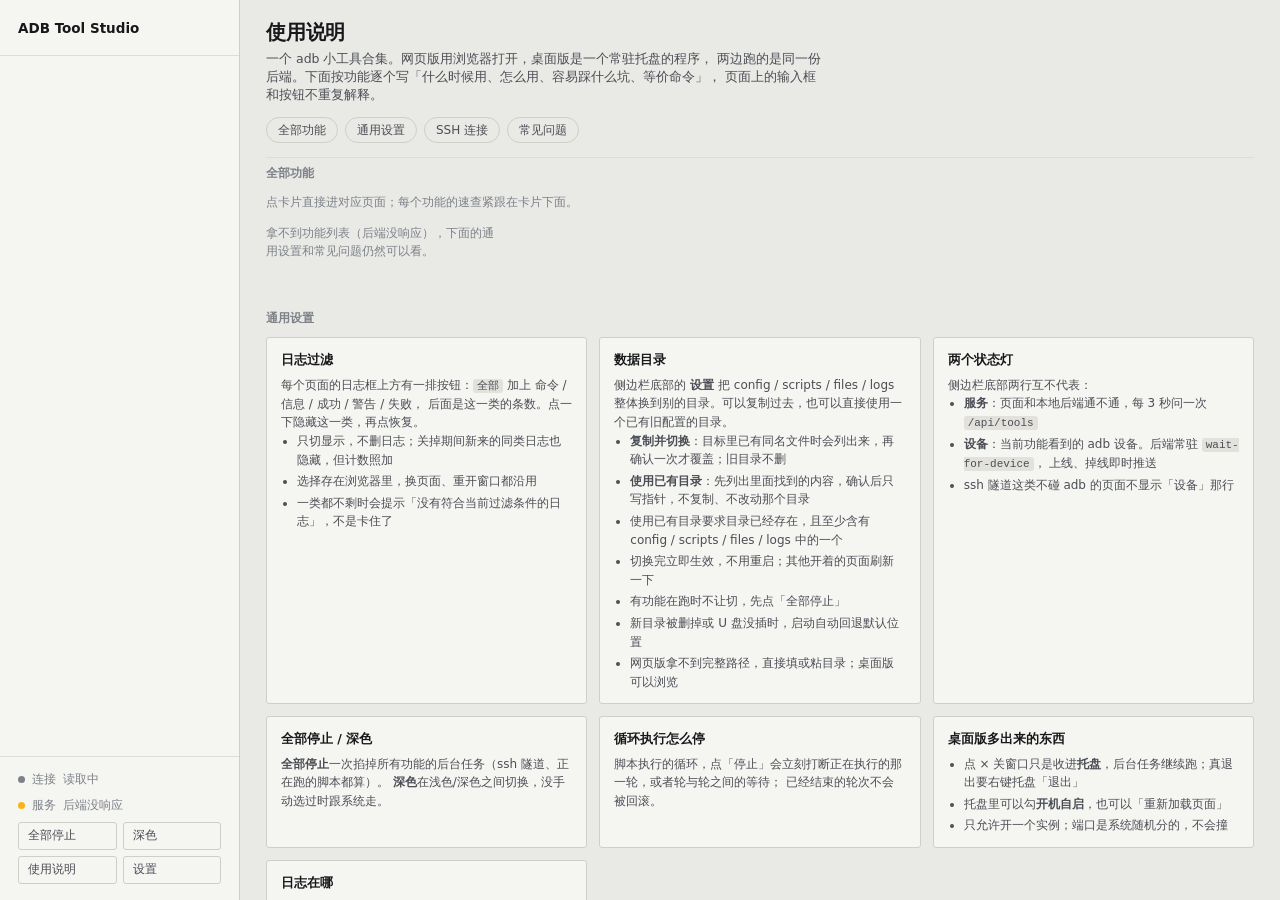
==== commit bdba536b: "[feature][JIRA#][项目名][N]Add global ADB/SSH connection mode [what]新增全局 ADB/SSH 连接方式，脚本执行、替换镜像、推送文件、反向" ====
--- a/static/help.html
+++ b/static/help.html
@@ -26,6 +26,7 @@
       <nav class="help-toc" aria-label="本页目录">
         <a href="#features">全部功能</a>
         <a href="#common">通用设置</a>
+        <a href="#ssh">SSH 连接</a>
         <a href="#faq">常见问题</a>
       </nav>
     </header>
@@ -137,6 +138,29 @@
         </div>
       </section>
 
+      <section class="help-section" id="ssh">
+        <h2 class="help-h2">SSH 连接</h2>
+        <p class="help-note">设置页顶部的连接方式切到 SSH 后，脚本执行、替换镜像、推送文件和反向隧道都改走 SSH。</p>
+        <div class="help-grid">
+          <article class="help-card">
+            <h3>前提</h3>
+            <ul>
+              <li>开发板能用密钥免密登录，本机已把公钥放进开发板的 authorized_keys，或已 ssh-add</li>
+              <li>登录用户是 root；SSH 模式不再执行 adb root</li>
+              <li>软件固定带 BatchMode=yes，不会停在密码提示上</li>
+            </ul>
+          </article>
+          <article class="help-card">
+            <h3>隧道与主机密钥</h3>
+            <ul>
+              <li>反向隧道默认只绑远端 loopback，远端 sshd 的 GatewayPorts 保持关闭</li>
+              <li>主机密钥默认 accept-new：第一次记录，之后变化会报错</li>
+              <li>SSH 登录是 root，开发板的 SSH 暴露面要自己控制</li>
+            </ul>
+          </article>
+        </div>
+      </section>
+
       <section class="help-section" id="faq">
         <h2 class="help-h2">常见问题</h2>
 
@@ -202,6 +226,7 @@
 
 <script src="/static/common.js"></script>
 <script src="/static/shell.js"></script>
+<script src="/static/connection.js"></script>
 <script src="/static/help.js"></script>
 </body>
 </html>
--- a/static/style.css
+++ b/static/style.css
@@ -10,6 +10,11 @@
  *
  * 状态色固定，不随主题变；它们永远和文字一起出现，绝不只靠颜色表意。
  */
+
+/* hidden 属性必须真的隐藏元素。浏览器默认的 [hidden] { display:none } 是
+ * 低优先级的 UA 样式，组件类里只要写了 display（比如 .field 的 flex）就会
+ * 把它盖掉 —— 「SSH 模式下 adb 路径还显示」就是这么来的。 */
+[hidden] { display: none !important; }
 
 :root {
   color-scheme: light;
@@ -236,6 +241,12 @@
 /* 设备行的灯跟着设备状态走：在线绿、待授权/离线黄、无设备灰 */
 #dev-status[data-tone="ok"] .conn-dot { background: var(--good); }
 #dev-status[data-tone="warn"] .conn-dot { background: var(--warning); }
+/* 连接方式那行的灯：ADB 灰、SSH 通道正常绿、连不上黄、切换失败红 */
+#connection-status[data-tone="ok"] .conn-dot { background: var(--good); }
+#connection-status[data-tone="warn"] .conn-dot { background: var(--warning); }
+#connection-status[data-tone="error"] .conn-dot { background: var(--critical); }
+#connection-status[data-tone="error"] .conn-text { color: var(--crit-ink); }
+#connection-status.is-busy { opacity: .55; cursor: progress; }
 
 /* 四个入口（全部停止 / 深色 / 使用说明 / 设置）排两行，不然 240px 放不下 */
 .sidebar-actions { display: flex; flex-wrap: wrap; gap: 6px; }
@@ -1391,3 +1402,83 @@
     scroll-behavior: auto !important;
   }
 }
+
+/* ---------------- 设置页：连接卡片 ---------------- */
+#conn-card .mode-tabs { margin-top: 4px; }
+#conn-status { min-height: 18px; }
+#conn-status[data-tone="ok"] { color: var(--good-ink); }
+#conn-status[data-tone="error"] { color: var(--crit-ink); }
+#conn-running { margin: 10px 0 0; }
+#ssh-target-field .conn-dot {
+  width: 7px;
+  height: 7px;
+  border-radius: 50%;
+  background: var(--warning);
+}
+#ssh-target-field[data-tone="ok"] .conn-dot { background: var(--good); }
+
+/* 侧边栏「连接」行：整行可点，键盘也能进 */
+.conn.is-link { cursor: pointer; }
+.conn.is-link:hover .conn-text { color: var(--ink); }
+.conn.is-link:focus-visible { outline: 1px solid var(--accent); outline-offset: 2px; }
+.conn.is-open .conn-text { color: var(--ink); }
+
+/* 连接方式的上弹选择菜单：两个模式各一行 + 状态，底部一个设置入口 */
+.conn-menu {
+  position: fixed;
+  z-index: 60;
+  min-width: 216px;
+  max-width: 280px;
+  padding: 5px;
+  background: var(--surface);
+  border: 1px solid var(--rule);
+  border-radius: var(--radius);
+  box-shadow: 0 14px 36px rgba(0, 0, 0, 0.22);
+}
+.conn-menu-item {
+  display: flex;
+  align-items: flex-start;
+  gap: 8px;
+  width: 100%;
+  padding: 7px 8px;
+  border: 0;
+  border-radius: var(--radius);
+  background: transparent;
+  color: var(--ink);
+  font: inherit;
+  text-align: left;
+  cursor: pointer;
+}
+.conn-menu-item:hover,
+.conn-menu-item:focus-visible {
+  background: var(--sunk);
+  outline: none;
+}
+.conn-menu-item:disabled { cursor: progress; opacity: .55; }
+.conn-menu-check {
+  flex: none;
+  width: 1em;
+  color: var(--accent);
+}
+.conn-menu-body {
+  display: flex;
+  flex-direction: column;
+  gap: 2px;
+  min-width: 0;
+}
+.conn-menu-name { font-size: 12px; }
+.conn-menu-sub {
+  font-size: 11px;
+  color: var(--ink-3);
+  overflow: hidden;
+  text-overflow: ellipsis;
+  white-space: nowrap;
+}
+.conn-menu-sep { height: 1px; margin: 5px 4px; background: var(--rule-2); }
+.conn-menu-more { color: var(--ink-2); font-size: 11.5px; }
+.conn-menu-error {
+  margin: 4px 8px 6px;
+  font-size: 11px;
+  color: var(--crit-ink);
+}
+.conn-menu-error[hidden] { display: none; }
